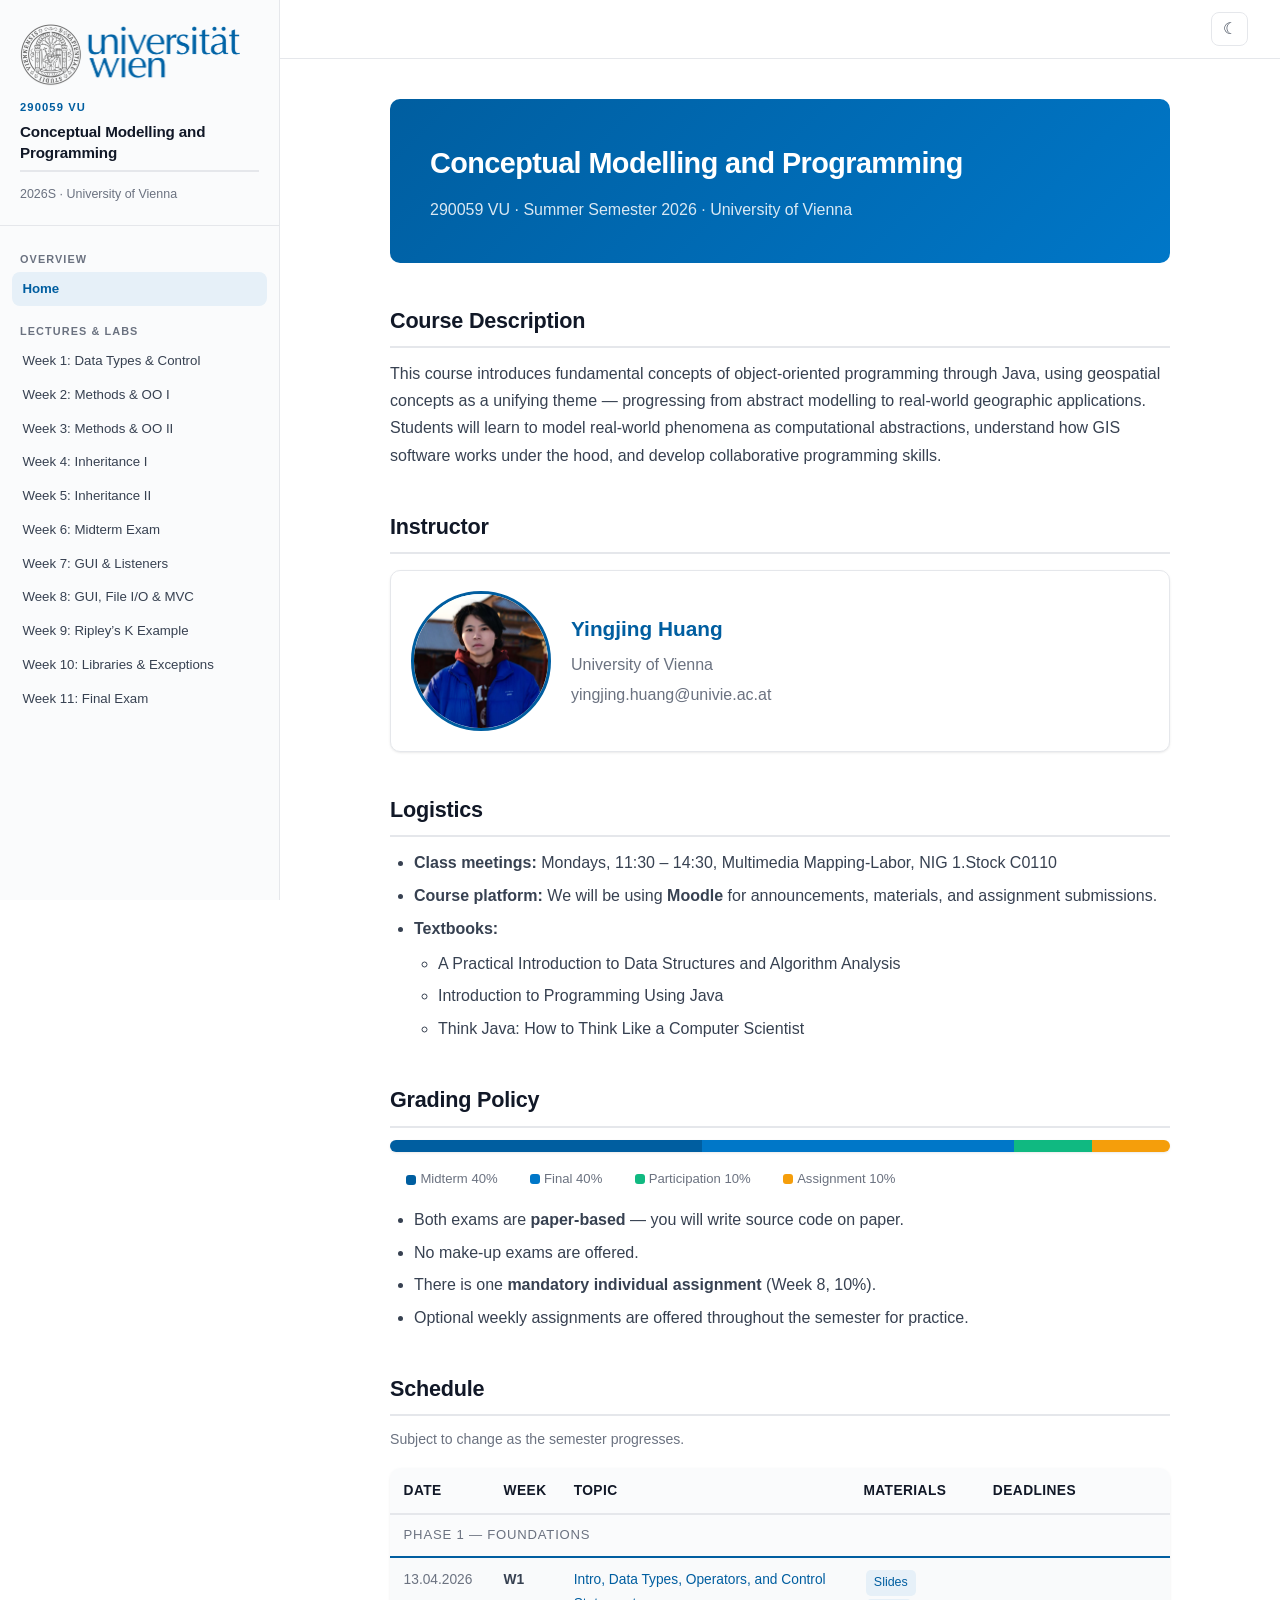
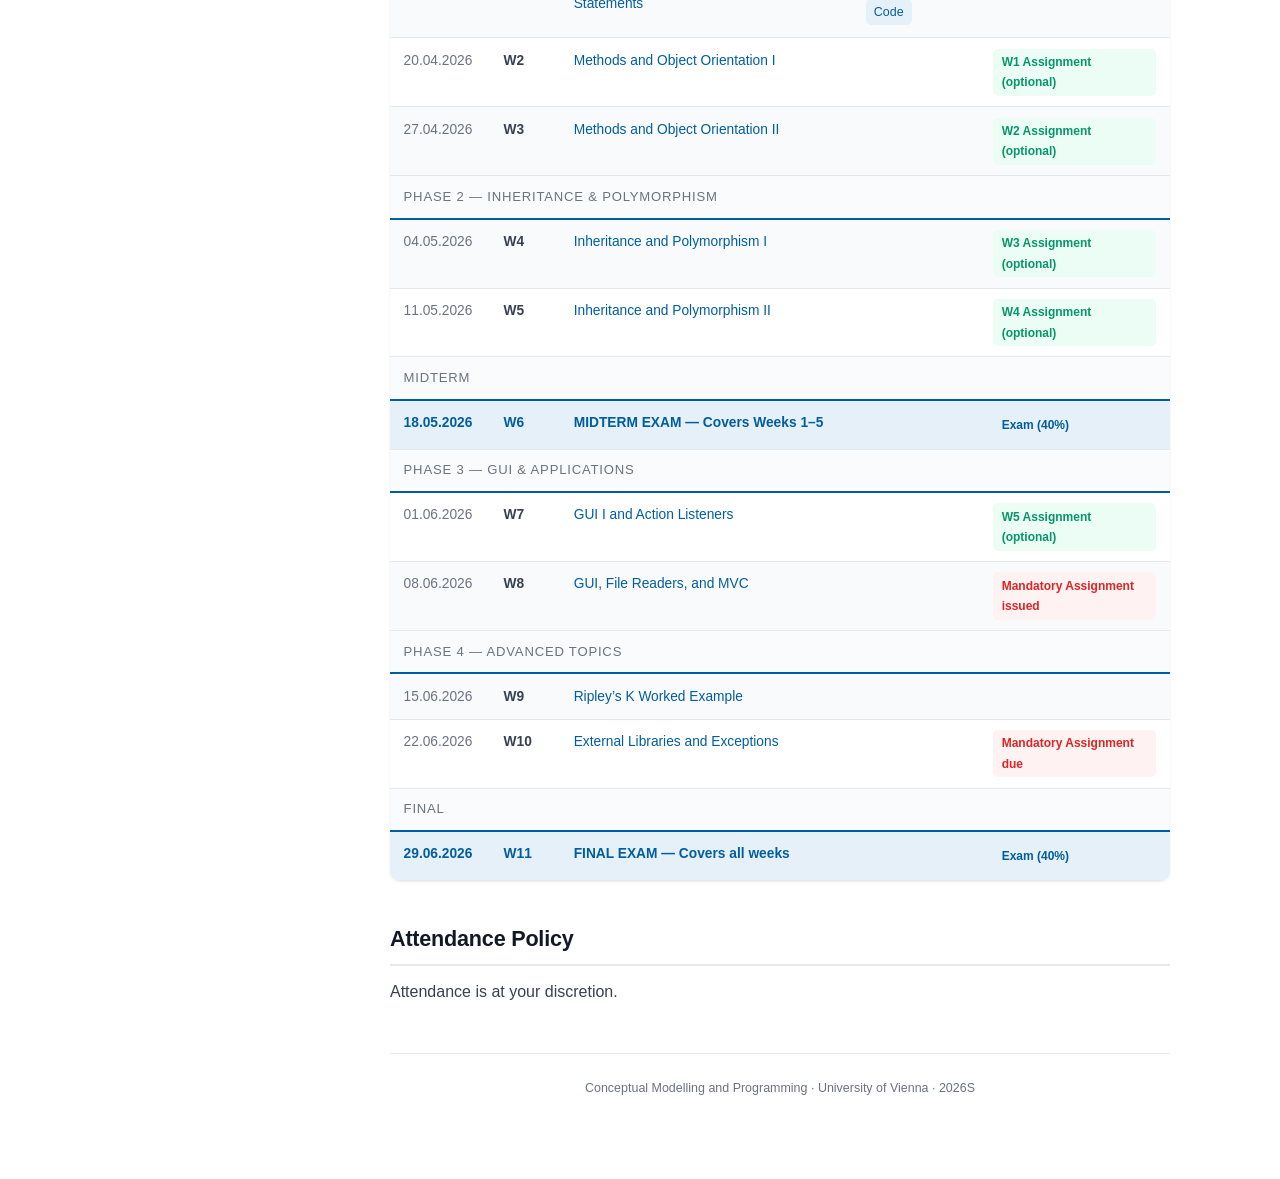
==== index.html @ d138a3dc "Initial commit: course website" ====
<!DOCTYPE html>
<html lang="en">
<head>
  <meta charset="UTF-8">
  <meta name="viewport" content="width=device-width, initial-scale=1.0">
  <title>Conceptual Modelling and Programming (2026S)</title>
  <link rel="stylesheet" href="style.css">
  <style>
    .instructor-card {
      display: flex;
      align-items: center;
      gap: 1.25rem;
      padding: 1.25rem;
      border: 1px solid var(--border);
      border-radius: var(--radius);
      background: var(--bg);
      box-shadow: var(--card-shadow);
      margin: 1rem 0 1.5rem;
    }
    .instructor-card img {
      width: 140px;
      height: 140px;
      border-radius: 50%;
      object-fit: cover;
      border: 3px solid var(--accent);
    }
    .instructor-card .instructor-info h4 {
      font-size: 1.3rem;
      color: var(--heading);
      margin-bottom: 0.3rem;
    }
    .instructor-card .instructor-info p {
      font-size: 1rem;
      color: var(--text-muted);
      margin-bottom: 0.15rem;
    }
    .schedule-table th,
    .schedule-table td {
      vertical-align: top;
      font-size: 0.86rem;
    }
    .schedule-table td:first-child {
      white-space: nowrap;
      font-weight: 500;
      color: var(--text-muted);
      width: 100px;
    }
    .schedule-table td:nth-child(2) {
      white-space: nowrap;
      width: 50px;
      font-weight: 600;
    }
    .phase-header td {
      background: var(--bg-sidebar);
      font-weight: 700;
      font-size: 0.82rem;
      text-transform: uppercase;
      letter-spacing: 0.06em;
      color: var(--accent);
      padding: 0.6rem 0.85rem;
      border-bottom: 2px solid var(--accent);
    }
    .schedule-table .lecture-row td:nth-child(3) {
      color: var(--heading);
      font-weight: 500;
    }
    .schedule-table .exam-row td {
      background: var(--tag-bg);
      font-weight: 600;
      color: var(--accent);
    }
    .material-link {
      display: inline-block;
      font-size: 0.78rem;
      padding: 0.15rem 0.5rem;
      border-radius: 5px;
      background: var(--accent-light);
      color: var(--accent);
      font-weight: 500;
      margin: 0.1rem 0.15rem;
      transition: all 0.15s;
    }
    .material-link:hover {
      background: var(--accent);
      color: white;
      text-decoration: none;
    }
    .deadline-tag {
      display: inline-block;
      font-size: 0.75rem;
      padding: 0.2rem 0.55rem;
      border-radius: 5px;
      font-weight: 600;
    }
    .deadline-optional {
      background: #ecfdf5;
      color: #059669;
    }
    [data-theme="dark"] .deadline-optional {
      background: #022c22;
      color: #6ee7b7;
    }
    .deadline-mandatory {
      background: #fef2f2;
      color: #dc2626;
    }
    [data-theme="dark"] .deadline-mandatory {
      background: #450a0a;
      color: #fca5a5;
    }
    .deadline-exam {
      background: var(--tag-bg);
      color: var(--accent);
    }
  </style>
</head>
<body>

<!-- Sidebar -->
<aside class="sidebar" id="sidebar">
  <div class="sidebar-header">
    <img src="img/uni_logo.png" alt="University of Vienna" class="sidebar-logo">
    <div class="course-id">290059 VU</div>
    <h2>Conceptual Modelling and Programming</h2>
    <div class="semester">2026S &middot; University of Vienna</div>
  </div>
  <nav>
    <div class="nav-section">
      <div class="nav-section-title">Overview</div>
      <a href="index.html" class="active">Home</a>
    </div>
    <div class="nav-section">
      <div class="nav-section-title">Lectures &amp; Labs</div>
      <a href="week1.html">Week 1: Data Types &amp; Control</a>
      <a href="week2.html">Week 2: Methods &amp; OO I</a>
      <a href="week3.html">Week 3: Methods &amp; OO II</a>
      <a href="week4.html">Week 4: Inheritance I</a>
      <a href="week5.html">Week 5: Inheritance II</a>
      <a href="week6.html">Week 6: Midterm Exam</a>
      <a href="week7.html">Week 7: GUI &amp; Listeners</a>
      <a href="week8.html">Week 8: GUI, File I/O &amp; MVC</a>
      <a href="week9.html">Week 9: Ripley&rsquo;s K Example</a>
      <a href="week10.html">Week 10: Libraries &amp; Exceptions</a>
      <a href="week11.html">Week 11: Final Exam</a>
    </div>
  </nav>
</aside>

<!-- Backdrop for mobile -->
<div class="sidebar-backdrop" id="backdrop"></div>

<!-- Main -->
<div class="main">
  <div class="topbar">
    <button class="menu-toggle" id="menuToggle" aria-label="Toggle sidebar">&#9776;</button>
    <button class="theme-toggle" id="themeToggle" aria-label="Toggle dark mode">&#9790;</button>
  </div>

  <div class="content">

    <div class="hero">
      <h1>Conceptual Modelling and Programming</h1>
      <p class="subtitle">290059 VU &middot; Summer Semester 2026 &middot; University of Vienna</p>
    </div>

    <!-- Course Description -->
    <h2>Course Description</h2>
    <p>This course introduces fundamental concepts of object-oriented programming through Java, using geospatial concepts as a unifying theme &mdash; progressing from abstract modelling to real-world geographic applications. Students will learn to model real-world phenomena as computational abstractions, understand how GIS software works under the hood, and develop collaborative programming skills.</p>

    <!-- Instructor -->
    <h2>Instructor</h2>
    <div class="instructor-card">
      <img src="img/Yingjing.jpg" alt="Yingjing Huang">
      <div class="instructor-info">
        <h4><a href="https://yingjinghuang.github.io/" target="_blank">Yingjing Huang</a></h4>
        <p>University of Vienna</p>
        <p>yingjing.huang@univie.ac.at</p>
      </div>
    </div>

    <!-- Logistics -->
    <h2>Logistics</h2>
    <ul>
      <li><strong>Class meetings:</strong> Mondays, 11:30 &ndash; 14:30, Multimedia Mapping-Labor, NIG 1.Stock C0110</li>
      <li><strong>Course platform:</strong> We will be using <strong>Moodle</strong> for announcements, materials, and assignment submissions.</li>
      <li><strong>Textbooks:</strong>
        <ul>
          <li>A Practical Introduction to Data Structures and Algorithm Analysis</li>
          <li>Introduction to Programming Using Java</li>
          <li>Think Java: How to Think Like a Computer Scientist</li>
        </ul>
      </li>
    </ul>

    <!-- Grading Policy -->
    <h2>Grading Policy</h2>
    <div class="grading-bar">
      <div style="width:40%; background:#005ea0;"></div>
      <div style="width:40%; background:#0077c8;"></div>
      <div style="width:10%; background:#10b981;"></div>
      <div style="width:10%; background:#f59e0b;"></div>
    </div>
    <div class="grading-legend">
      <span><span style="background:#005ea0;display:inline-block;width:10px;height:10px;border-radius:3px;margin-right:4px;vertical-align:middle;"></span>Midterm 40%</span>
      <span><span style="background:#0077c8;display:inline-block;width:10px;height:10px;border-radius:3px;margin-right:4px;vertical-align:middle;"></span>Final 40%</span>
      <span><span style="background:#10b981;display:inline-block;width:10px;height:10px;border-radius:3px;margin-right:4px;vertical-align:middle;"></span>Participation 10%</span>
      <span><span style="background:#f59e0b;display:inline-block;width:10px;height:10px;border-radius:3px;margin-right:4px;vertical-align:middle;"></span>Assignment 10%</span>
    </div>
    <ul style="margin-top:1rem;">
      <li>Both exams are <strong>paper-based</strong> &mdash; you will write source code on paper.</li>
      <li>No make-up exams are offered.</li>
      <li>There is one <strong>mandatory individual assignment</strong> (Week 8, 10%).</li>
      <li>Optional weekly assignments are offered throughout the semester for practice.</li>
    </ul>

    <!-- Schedule -->
    <h2>Schedule</h2>
    <p style="font-size:0.88rem; color:var(--text-muted);">Subject to change as the semester progresses.</p>

    <table class="schedule-table">
      <thead>
        <tr>
          <th>Date</th>
          <th>Week</th>
          <th>Topic</th>
          <th>Materials</th>
          <th>Deadlines</th>
        </tr>
      </thead>
      <tbody>
        <tr class="phase-header">
          <td colspan="5">Phase 1 &mdash; Foundations</td>
        </tr>
        <tr class="lecture-row">
          <td>13.04.2026</td>
          <td>W1</td>
          <td><a href="week1.html">Intro, Data Types, Operators, and Control Statements</a></td>
          <td>
            <a href="slides/Week1.pdf" class="material-link" target="_blank">Slides</a>
            <a href="code/week1/Week1.zip" class="material-link" target="_blank">Code</a>
          </td>
          <td></td>
        </tr>
        <tr class="lecture-row">
          <td>20.04.2026</td>
          <td>W2</td>
          <td><a href="week2.html">Methods and Object Orientation I</a></td>
          <td></td>
          <td><span class="deadline-tag deadline-optional">W1 Assignment (optional)</span></td>
        </tr>
        <tr class="lecture-row">
          <td>27.04.2026</td>
          <td>W3</td>
          <td><a href="week3.html">Methods and Object Orientation II</a></td>
          <td></td>
          <td><span class="deadline-tag deadline-optional">W2 Assignment (optional)</span></td>
        </tr>

        <tr class="phase-header">
          <td colspan="5">Phase 2 &mdash; Inheritance &amp; Polymorphism</td>
        </tr>
        <tr class="lecture-row">
          <td>04.05.2026</td>
          <td>W4</td>
          <td><a href="week4.html">Inheritance and Polymorphism I</a></td>
          <td></td>
          <td><span class="deadline-tag deadline-optional">W3 Assignment (optional)</span></td>
        </tr>
        <tr class="lecture-row">
          <td>11.05.2026</td>
          <td>W5</td>
          <td><a href="week5.html">Inheritance and Polymorphism II</a></td>
          <td></td>
          <td><span class="deadline-tag deadline-optional">W4 Assignment (optional)</span></td>
        </tr>

        <tr class="phase-header">
          <td colspan="5">Midterm</td>
        </tr>
        <tr class="exam-row">
          <td>18.05.2026</td>
          <td>W6</td>
          <td><a href="week6.html"><strong>MIDTERM EXAM</strong></a> &mdash; Covers Weeks 1&ndash;5</td>
          <td></td>
          <td><span class="deadline-tag deadline-exam">Exam (40%)</span></td>
        </tr>

        <tr class="phase-header">
          <td colspan="5">Phase 3 &mdash; GUI &amp; Applications</td>
        </tr>
        <tr class="lecture-row">
          <td>01.06.2026</td>
          <td>W7</td>
          <td><a href="week7.html">GUI I and Action Listeners</a></td>
          <td></td>
          <td><span class="deadline-tag deadline-optional">W5 Assignment (optional)</span></td>
        </tr>
        <tr class="lecture-row">
          <td>08.06.2026</td>
          <td>W8</td>
          <td><a href="week8.html">GUI, File Readers, and MVC</a></td>
          <td></td>
          <td><span class="deadline-tag deadline-mandatory">Mandatory Assignment issued</span></td>
        </tr>

        <tr class="phase-header">
          <td colspan="5">Phase 4 &mdash; Advanced Topics</td>
        </tr>
        <tr class="lecture-row">
          <td>15.06.2026</td>
          <td>W9</td>
          <td><a href="week9.html">Ripley&rsquo;s K Worked Example</a></td>
          <td></td>
          <td></td>
        </tr>
        <tr class="lecture-row">
          <td>22.06.2026</td>
          <td>W10</td>
          <td><a href="week10.html">External Libraries and Exceptions</a></td>
          <td></td>
          <td><span class="deadline-tag deadline-mandatory">Mandatory Assignment due</span></td>
        </tr>

        <tr class="phase-header">
          <td colspan="5">Final</td>
        </tr>
        <tr class="exam-row">
          <td>29.06.2026</td>
          <td>W11</td>
          <td><a href="week11.html"><strong>FINAL EXAM</strong></a> &mdash; Covers all weeks</td>
          <td></td>
          <td><span class="deadline-tag deadline-exam">Exam (40%)</span></td>
        </tr>
      </tbody>
    </table>

    <!-- Attendance -->
    <h2>Attendance Policy</h2>
    <p>Attendance is at your discretion.</p>

    <div class="footer">
      <p>Conceptual Modelling and Programming &middot; University of Vienna &middot; 2026S</p>
    </div>
  </div>
</div>

<script src="script.js"></script>
</body>
</html>
---- style.css ----
/* ===== Reset & Base ===== */
*, *::before, *::after { box-sizing: border-box; margin: 0; padding: 0; }

@import url('https://fonts.googleapis.com/css2?family=Inter:wght@400;500;600;700&family=JetBrains+Mono:wght@400;500&display=swap');

:root {
  --bg: #ffffff;
  --bg-sidebar: #fafbfc;
  --bg-code: #f6f8fa;
  --text: #374151;
  --text-muted: #6b7280;
  --accent: #005ea0;
  --accent-hover: #004a7f;
  --accent-light: #e6f0f8;
  --border: #e5e7eb;
  --heading: #111827;
  --sidebar-width: 280px;
  --table-stripe: #f9fafb;
  --card-shadow: 0 1px 3px rgba(0,0,0,0.06), 0 1px 2px rgba(0,0,0,0.04);
  --card-shadow-hover: 0 10px 25px rgba(0,0,0,0.08), 0 4px 10px rgba(0,0,0,0.04);
  --tag-bg: #e6f0f8;
  --tag-text: #005ea0;
  --gradient: linear-gradient(135deg, #005ea0 0%, #0077c8 100%);
  --radius: 10px;
  --info-bg: #e6f0f8;
  --info-border: #005ea0;
  --success: #10b981;
  --warning: #f59e0b;
}

[data-theme="dark"] {
  --bg: #0f172a;
  --bg-sidebar: #0c1222;
  --bg-code: #1e293b;
  --text: #cbd5e1;
  --text-muted: #64748b;
  --accent: #5ba8d8;
  --accent-hover: #7dc0ea;
  --accent-light: #0d2a42;
  --border: #1e293b;
  --heading: #f1f5f9;
  --table-stripe: #131c31;
  --card-shadow: 0 1px 3px rgba(0,0,0,0.3), 0 1px 2px rgba(0,0,0,0.2);
  --card-shadow-hover: 0 10px 25px rgba(0,0,0,0.4);
  --tag-bg: #0d2a42;
  --tag-text: #5ba8d8;
  --gradient: linear-gradient(135deg, #005ea0 0%, #0077c8 100%);
  --info-bg: #0d2a42;
  --info-border: #5ba8d8;
}

html { scroll-behavior: smooth; }
body {
  font-family: 'Inter', -apple-system, BlinkMacSystemFont, 'Segoe UI', Roboto, sans-serif;
  line-height: 1.7;
  color: var(--text);
  background: var(--bg);
  display: flex;
  min-height: 100vh;
}

a { color: var(--accent); text-decoration: none; transition: color 0.2s; }
a:hover { color: var(--accent-hover); }

/* ===== Sidebar ===== */
.sidebar {
  width: var(--sidebar-width);
  min-width: var(--sidebar-width);
  background: var(--bg-sidebar);
  border-right: 1px solid var(--border);
  padding: 1.5rem 0;
  position: fixed;
  top: 0; left: 0; bottom: 0;
  overflow-y: auto;
  z-index: 100;
  transition: transform 0.3s cubic-bezier(0.4, 0, 0.2, 1);
}

.sidebar-logo {
  display: block;
  max-width: 220px;
  margin-bottom: 0.75rem;
}

.sidebar-header {
  padding: 0 1.25rem 1.25rem;
  border-bottom: 1px solid var(--border);
  margin-bottom: 1rem;
}

.sidebar-header .course-id {
  font-size: 0.7rem;
  color: var(--accent);
  text-transform: uppercase;
  letter-spacing: 0.1em;
  font-weight: 600;
}

.sidebar-header h2 {
  font-size: 0.95rem;
  color: var(--heading);
  line-height: 1.4;
  margin-top: 0.25rem;
  font-weight: 700;
}

.sidebar-header .semester {
  font-size: 0.78rem;
  color: var(--text-muted);
  margin-top: 0.15rem;
}

.sidebar nav { padding: 0 0.75rem; }

.sidebar .nav-section {
  margin-bottom: 0.5rem;
}

.sidebar .nav-section-title {
  font-size: 0.68rem;
  text-transform: uppercase;
  letter-spacing: 0.1em;
  color: var(--text-muted);
  padding: 0.5rem 0.5rem 0.25rem;
  font-weight: 600;
}

.sidebar .nav-section a {
  display: block;
  padding: 0.35rem 0.65rem;
  border-radius: 8px;
  font-size: 0.83rem;
  color: var(--text);
  transition: all 0.15s ease;
}

.sidebar .nav-section a:hover {
  background: var(--border);
  text-decoration: none;
  transform: translateX(2px);
}

.sidebar .nav-section a.active {
  background: var(--accent-light);
  color: var(--accent);
  font-weight: 600;
}

/* ===== Main Content ===== */
.main {
  margin-left: var(--sidebar-width);
  flex: 1;
  min-width: 0;
}

.topbar {
  display: flex;
  align-items: center;
  justify-content: flex-end;
  padding: 0.75rem 2rem;
  border-bottom: 1px solid var(--border);
  position: sticky;
  top: 0;
  background: var(--bg);
  z-index: 50;
  gap: 0.75rem;
  backdrop-filter: blur(8px);
  background: color-mix(in srgb, var(--bg) 85%, transparent);
}

.theme-toggle, .menu-toggle {
  background: none;
  border: 1px solid var(--border);
  border-radius: 8px;
  padding: 0.4rem 0.65rem;
  cursor: pointer;
  font-size: 1rem;
  color: var(--text);
  transition: all 0.2s ease;
}

.theme-toggle:hover, .menu-toggle:hover {
  background: var(--accent-light);
  border-color: var(--accent);
  color: var(--accent);
}

.menu-toggle {
  display: none;
}

.content {
  max-width: 860px;
  margin: 0 auto;
  padding: 2.5rem 2.5rem 4rem;
}

/* ===== Hero Section ===== */
.hero {
  background: var(--gradient);
  border-radius: var(--radius);
  padding: 2.5rem;
  margin-bottom: 2rem;
  color: white;
}

.hero h1 {
  font-size: 1.8rem;
  color: white;
  margin-bottom: 0.5rem;
  font-weight: 700;
}

.hero .subtitle {
  color: rgba(255,255,255,0.85);
  margin-bottom: 0;
  font-size: 1rem;
}

/* ===== Typography ===== */
h1 {
  font-size: 2rem;
  color: var(--heading);
  margin-bottom: 0.5rem;
  font-weight: 700;
  letter-spacing: -0.02em;
}

h2 {
  font-size: 1.35rem;
  color: var(--heading);
  margin: 2.5rem 0 0.75rem;
  padding-bottom: 0.4rem;
  border-bottom: 2px solid var(--border);
  font-weight: 700;
  letter-spacing: -0.01em;
}

h3 {
  font-size: 1.1rem;
  color: var(--heading);
  margin: 1.5rem 0 0.5rem;
  font-weight: 600;
}

p { margin-bottom: 1rem; }
ul, ol { margin: 0.5rem 0 1rem 1.5rem; }
li { margin-bottom: 0.35rem; }

.subtitle {
  font-size: 1.05rem;
  color: var(--text-muted);
  margin-bottom: 1.5rem;
}

/* ===== Tables ===== */
table {
  width: 100%;
  border-collapse: collapse;
  margin: 1rem 0 1.5rem;
  font-size: 0.88rem;
  border-radius: var(--radius);
  overflow: hidden;
  box-shadow: var(--card-shadow);
}

th, td {
  padding: 0.65rem 0.85rem;
  text-align: left;
}

th {
  background: var(--bg-sidebar);
  font-weight: 600;
  color: var(--heading);
  border-bottom: 2px solid var(--border);
  font-size: 0.82rem;
  text-transform: uppercase;
  letter-spacing: 0.03em;
}

td {
  border-bottom: 1px solid var(--border);
}

tr:nth-child(even) { background: var(--table-stripe); }
tr:hover { background: var(--accent-light); }
tr.exam-row { background: var(--tag-bg); }
tr.exam-row td { font-weight: 600; color: var(--accent); }

/* ===== Code ===== */
code {
  background: var(--bg-code);
  padding: 0.15rem 0.45rem;
  border-radius: 5px;
  font-size: 0.84em;
  font-family: 'JetBrains Mono', 'Fira Code', 'Consolas', monospace;
  color: var(--accent);
}

pre {
  background: var(--bg-code);
  padding: 1.25rem 1.5rem;
  border-radius: var(--radius);
  overflow-x: auto;
  margin: 1rem 0 1.5rem;
  border: 1px solid var(--border);
  position: relative;
}

pre code {
  background: none;
  padding: 0;
  font-size: 0.84rem;
  line-height: 1.65;
  color: var(--text);
}

/* ===== Cards ===== */
.card-grid {
  display: grid;
  grid-template-columns: repeat(auto-fill, minmax(240px, 1fr));
  gap: 1rem;
  margin: 1rem 0 1.5rem;
}

.card {
  border: 1px solid var(--border);
  border-radius: var(--radius);
  padding: 1.25rem;
  background: var(--bg);
  box-shadow: var(--card-shadow);
  transition: all 0.25s cubic-bezier(0.4, 0, 0.2, 1);
}

.card:hover {
  box-shadow: var(--card-shadow-hover);
  transform: translateY(-3px);
  border-color: var(--accent);
}

.card h4 {
  font-size: 0.93rem;
  color: var(--heading);
  margin-bottom: 0.4rem;
  font-weight: 600;
}

.card p {
  font-size: 0.84rem;
  color: var(--text-muted);
  margin-bottom: 0.5rem;
}

.tag {
  display: inline-block;
  font-size: 0.68rem;
  padding: 0.2rem 0.55rem;
  border-radius: 99px;
  background: var(--tag-bg);
  color: var(--tag-text);
  font-weight: 600;
  margin-right: 0.3rem;
  margin-bottom: 0.3rem;
  letter-spacing: 0.02em;
}

/* ===== Info Box ===== */
.info-box {
  border-left: 4px solid var(--info-border);
  background: var(--info-bg);
  padding: 1rem 1.25rem;
  border-radius: 0 var(--radius) var(--radius) 0;
  margin: 1rem 0 1.5rem;
}

.info-box p:last-child { margin-bottom: 0; }

/* ===== Badge ===== */
.badge {
  display: inline-flex;
  align-items: center;
  gap: 0.35rem;
  font-size: 0.75rem;
  padding: 0.25rem 0.7rem;
  border-radius: 99px;
  font-weight: 600;
  letter-spacing: 0.02em;
}

.badge-exam {
  background: #fef2f2;
  color: #dc2626;
}

[data-theme="dark"] .badge-exam {
  background: #450a0a;
  color: #fca5a5;
}

.badge-new {
  background: #ecfdf5;
  color: #059669;
}

[data-theme="dark"] .badge-new {
  background: #022c22;
  color: #6ee7b7;
}

/* ===== Section Header with Icon ===== */
.section-icon {
  display: inline-flex;
  align-items: center;
  justify-content: center;
  width: 2rem;
  height: 2rem;
  border-radius: 8px;
  background: var(--accent-light);
  color: var(--accent);
  font-size: 1rem;
  margin-right: 0.5rem;
  vertical-align: middle;
}

/* ===== Topic List ===== */
.topic-list {
  list-style: none;
  margin-left: 0;
  padding: 0;
}

.topic-list li {
  padding: 0.6rem 0.75rem;
  border-bottom: 1px solid var(--border);
  border-radius: 6px;
  transition: background 0.15s;
}

.topic-list li:hover {
  background: var(--accent-light);
}

.topic-list li:last-child { border-bottom: none; }

/* ===== Grading Bar ===== */
.grading-bar {
  display: flex;
  height: 12px;
  border-radius: 99px;
  overflow: hidden;
  margin: 0.75rem 0 1rem;
  box-shadow: var(--card-shadow);
}

.grading-bar > div {
  transition: width 0.5s ease;
}

.grading-legend {
  display: flex;
  flex-wrap: wrap;
  gap: 1rem;
  font-size: 0.82rem;
  color: var(--text-muted);
}

.grading-legend span::before {
  content: '';
  display: inline-block;
  width: 10px;
  height: 10px;
  border-radius: 3px;
  margin-right: 0.4rem;
  vertical-align: middle;
}

/* ===== Assignment Box ===== */
.assignment-box {
  border: 2px solid var(--accent);
  border-radius: var(--radius);
  padding: 1.5rem;
  margin: 1rem 0 1.5rem;
  background: var(--accent-light);
}

.assignment-box h3 {
  margin-top: 0;
  color: var(--accent);
}

/* ===== Footer ===== */
.footer {
  margin-top: 3rem;
  padding-top: 1.5rem;
  border-top: 1px solid var(--border);
  text-align: center;
  font-size: 0.78rem;
  color: var(--text-muted);
}

/* ===== Animations ===== */
@keyframes fadeInUp {
  from { opacity: 0; transform: translateY(12px); }
  to { opacity: 1; transform: translateY(0); }
}

.content > * {
  animation: fadeInUp 0.4s ease both;
}

.content > *:nth-child(2) { animation-delay: 0.05s; }
.content > *:nth-child(3) { animation-delay: 0.1s; }
.content > *:nth-child(4) { animation-delay: 0.15s; }
.content > *:nth-child(5) { animation-delay: 0.2s; }

/* ===== Responsive ===== */
@media (max-width: 768px) {
  .sidebar {
    transform: translateX(-100%);
  }
  .sidebar.open {
    transform: translateX(0);
  }
  .main {
    margin-left: 0;
  }
  .menu-toggle {
    display: block;
  }
  .content {
    padding: 1.5rem 1rem 3rem;
  }
  .card-grid {
    grid-template-columns: 1fr;
  }
  .hero {
    padding: 1.75rem;
  }
  .hero h1 {
    font-size: 1.4rem;
  }
}

/* ===== Backdrop for mobile sidebar ===== */
.sidebar-backdrop {
  display: none;
  position: fixed;
  inset: 0;
  background: rgba(0,0,0,0.5);
  z-index: 99;
  backdrop-filter: blur(2px);
}

.sidebar-backdrop.show {
  display: block;
}

/* ===== Scrollbar ===== */
::-webkit-scrollbar {
  width: 6px;
  height: 6px;
}

::-webkit-scrollbar-track {
  background: transparent;
}

::-webkit-scrollbar-thumb {
  background: var(--border);
  border-radius: 99px;
}

::-webkit-scrollbar-thumb:hover {
  background: var(--text-muted);
}
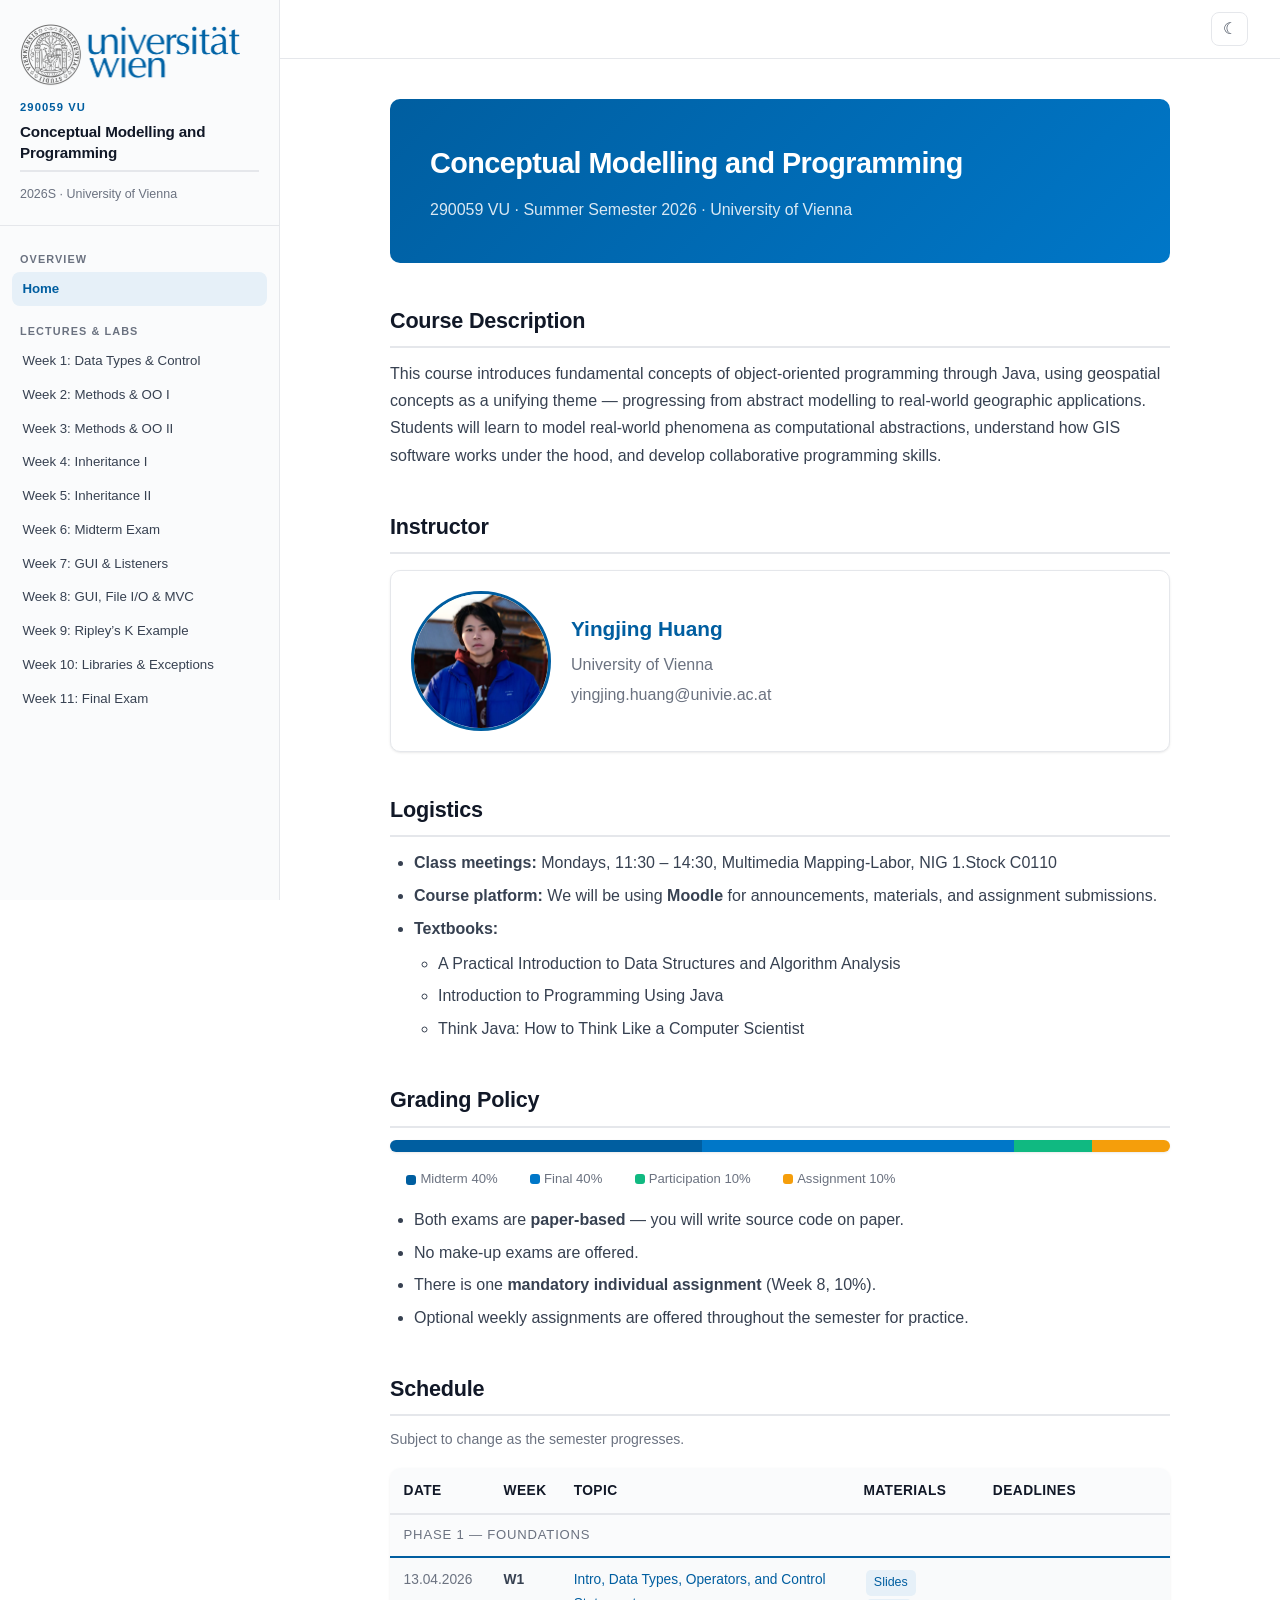
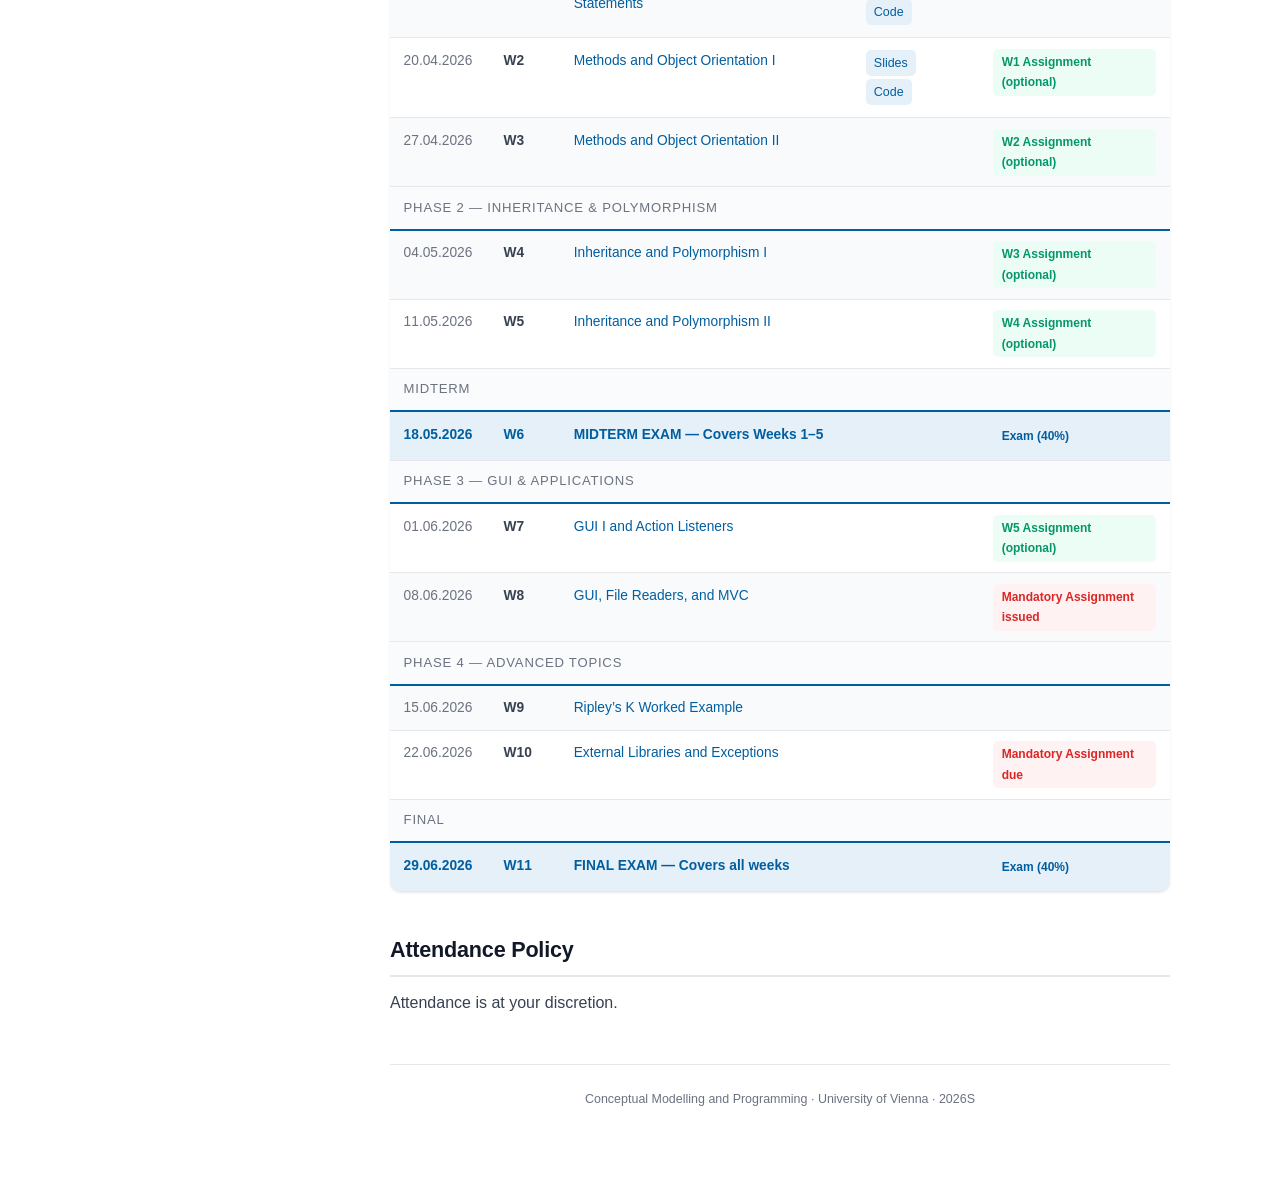
==== commit ee52b7e5: "update week2" ====
--- a/index.html
+++ b/index.html
@@ -245,7 +245,10 @@
           <td>20.04.2026</td>
           <td>W2</td>
           <td><a href="week2.html">Methods and Object Orientation I</a></td>
-          <td></td>
+          <td>
+            <a href="slides/Week2.pdf" class="material-link" target="_blank">Slides</a>
+            <a href="code/week2/Week2.zip" class="material-link" target="_blank">Code</a>
+          </td>
           <td><span class="deadline-tag deadline-optional">W1 Assignment (optional)</span></td>
         </tr>
         <tr class="lecture-row">
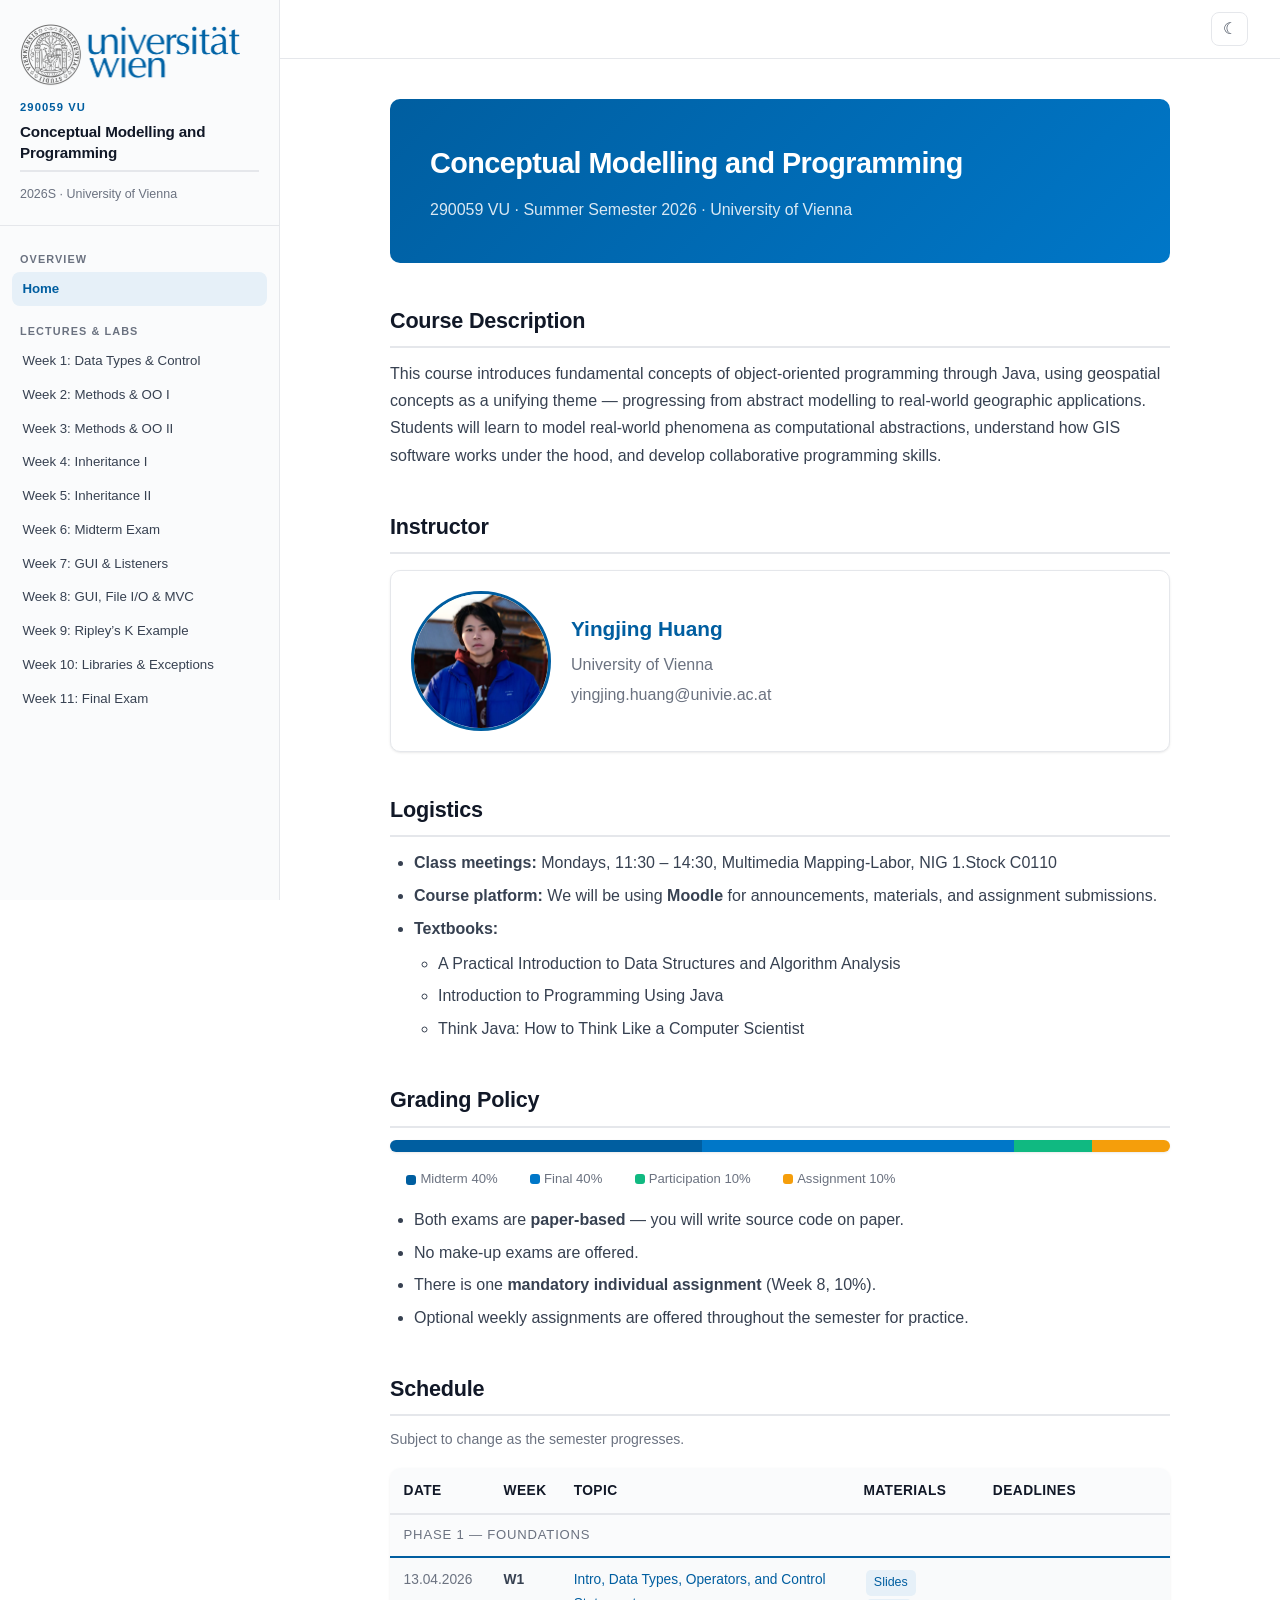
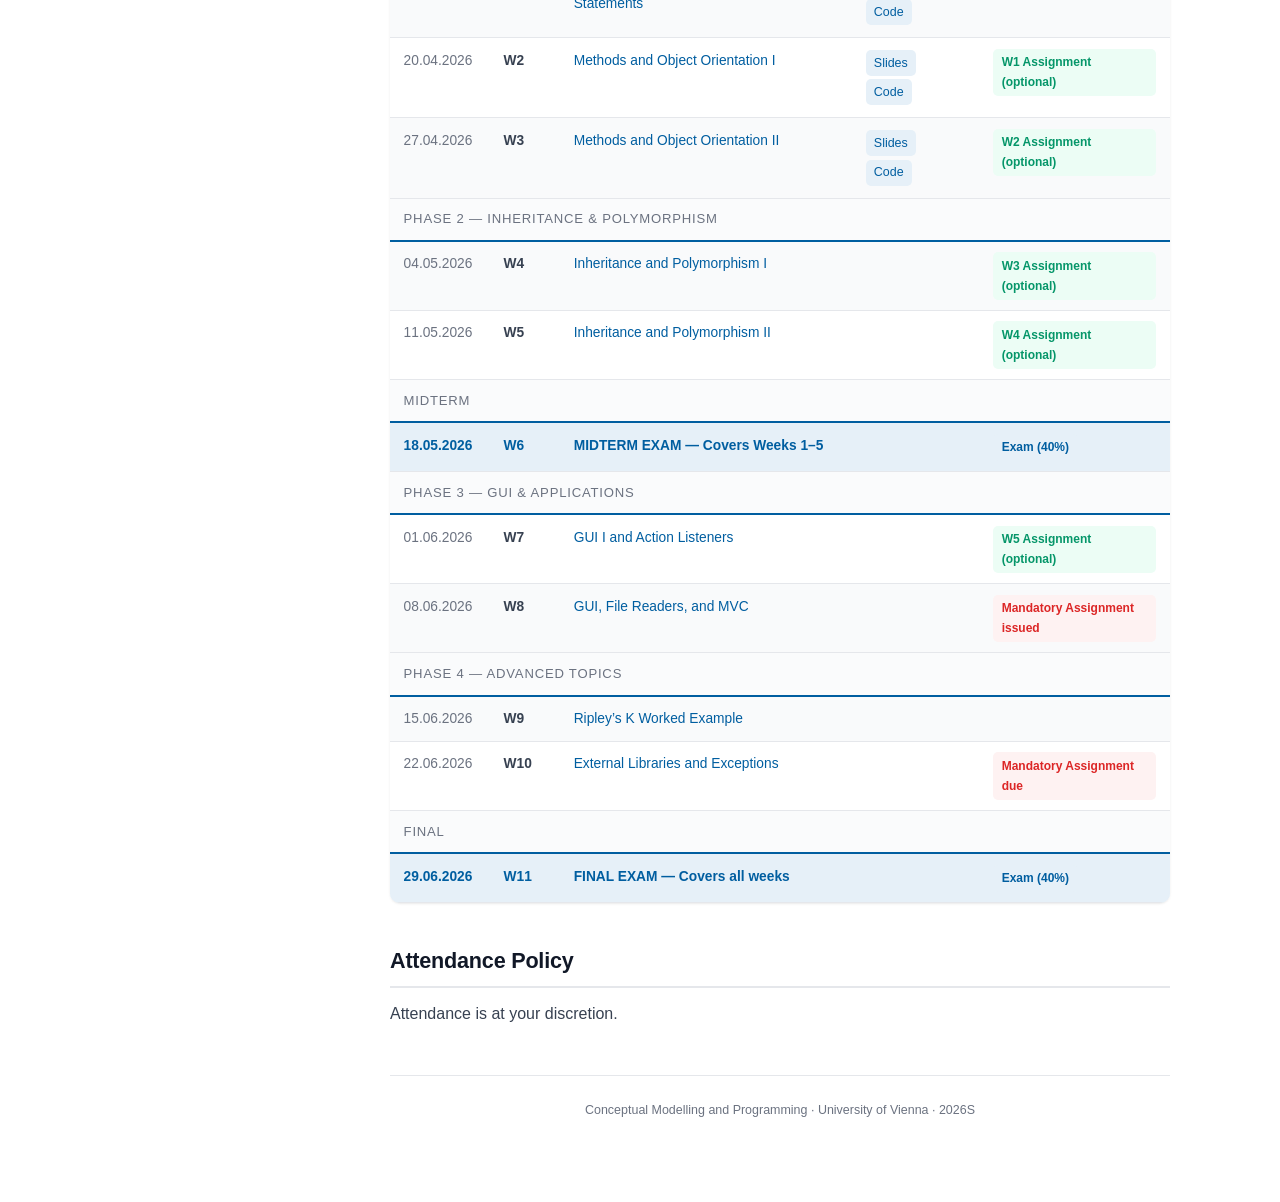
==== commit 4a9a4278: "update week3" ====
--- a/index.html
+++ b/index.html
@@ -255,7 +255,10 @@
           <td>27.04.2026</td>
           <td>W3</td>
           <td><a href="week3.html">Methods and Object Orientation II</a></td>
-          <td></td>
+          <td>
+            <a href="slides/Week3.pdf" class="material-link" target="_blank">Slides</a>
+            <a href="code/week3/Week3.zip" class="material-link" target="_blank">Code</a>
+          </td>
           <td><span class="deadline-tag deadline-optional">W2 Assignment (optional)</span></td>
         </tr>
 
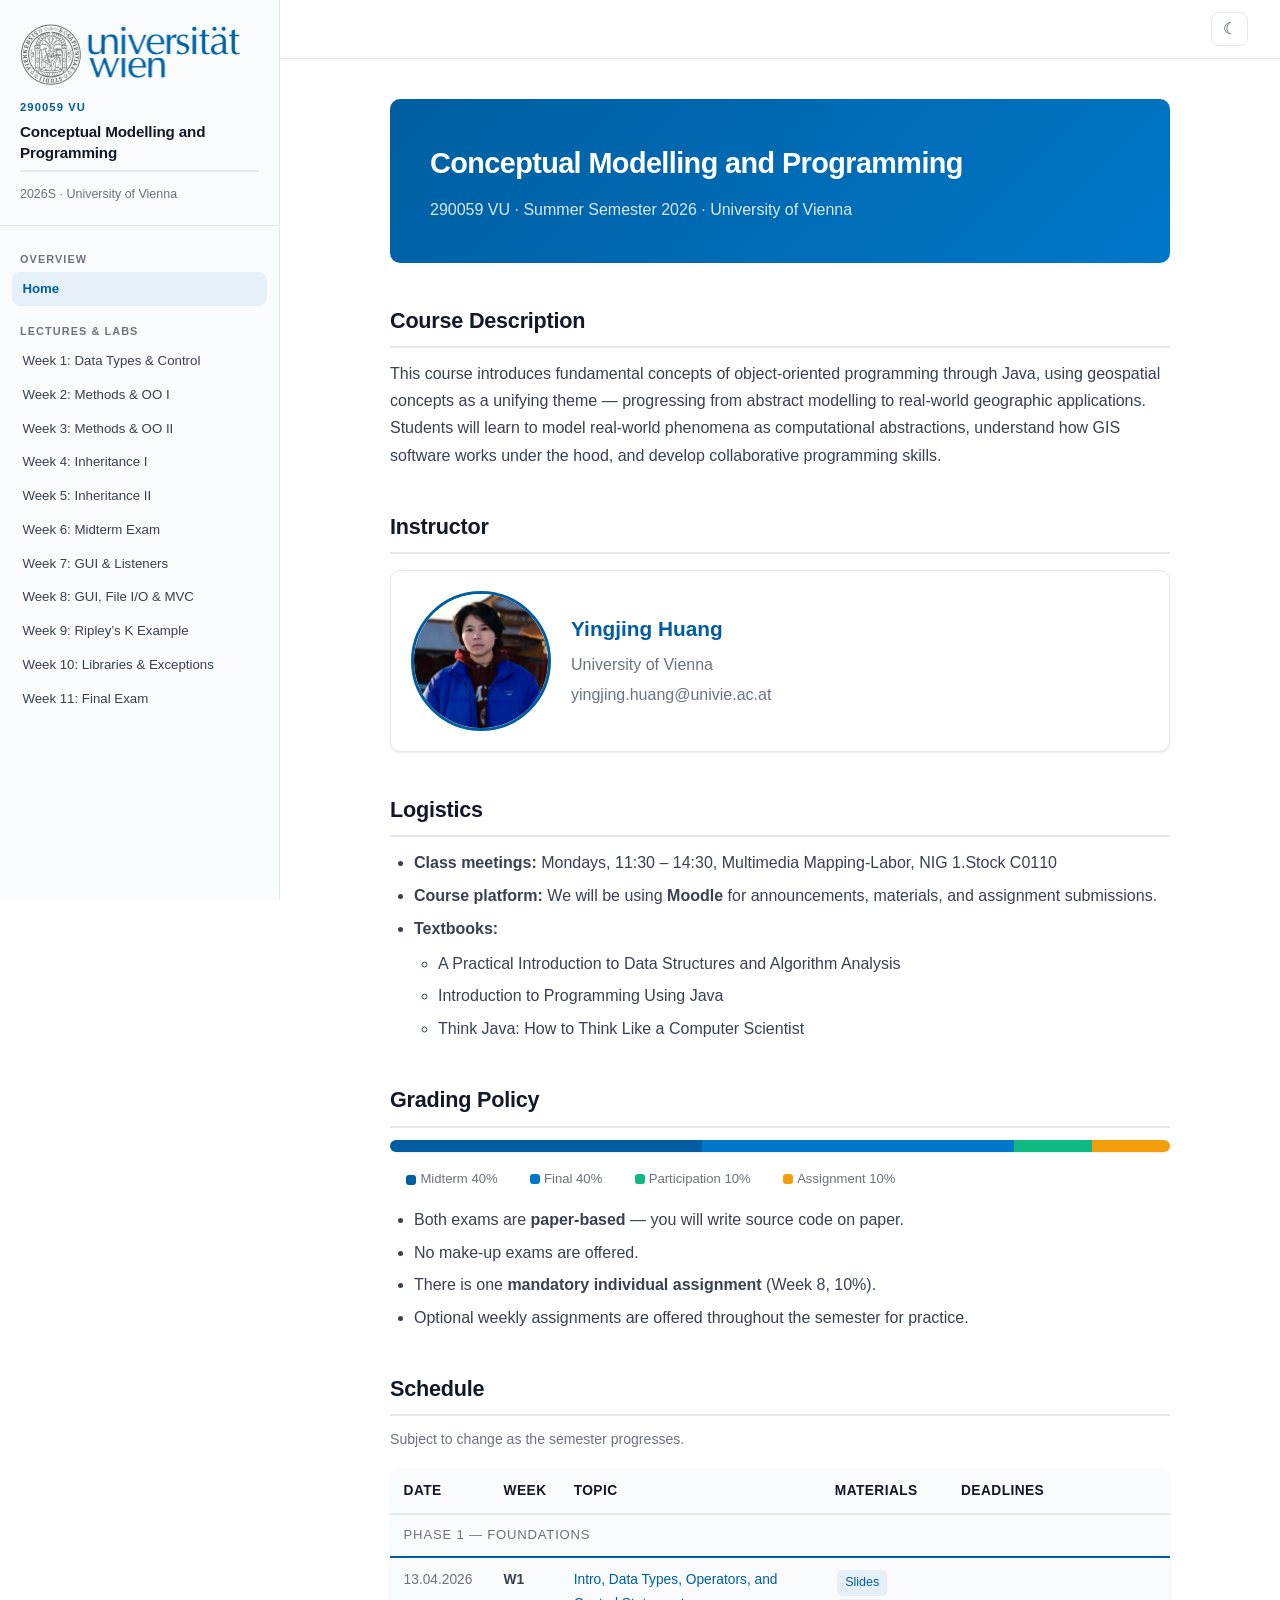
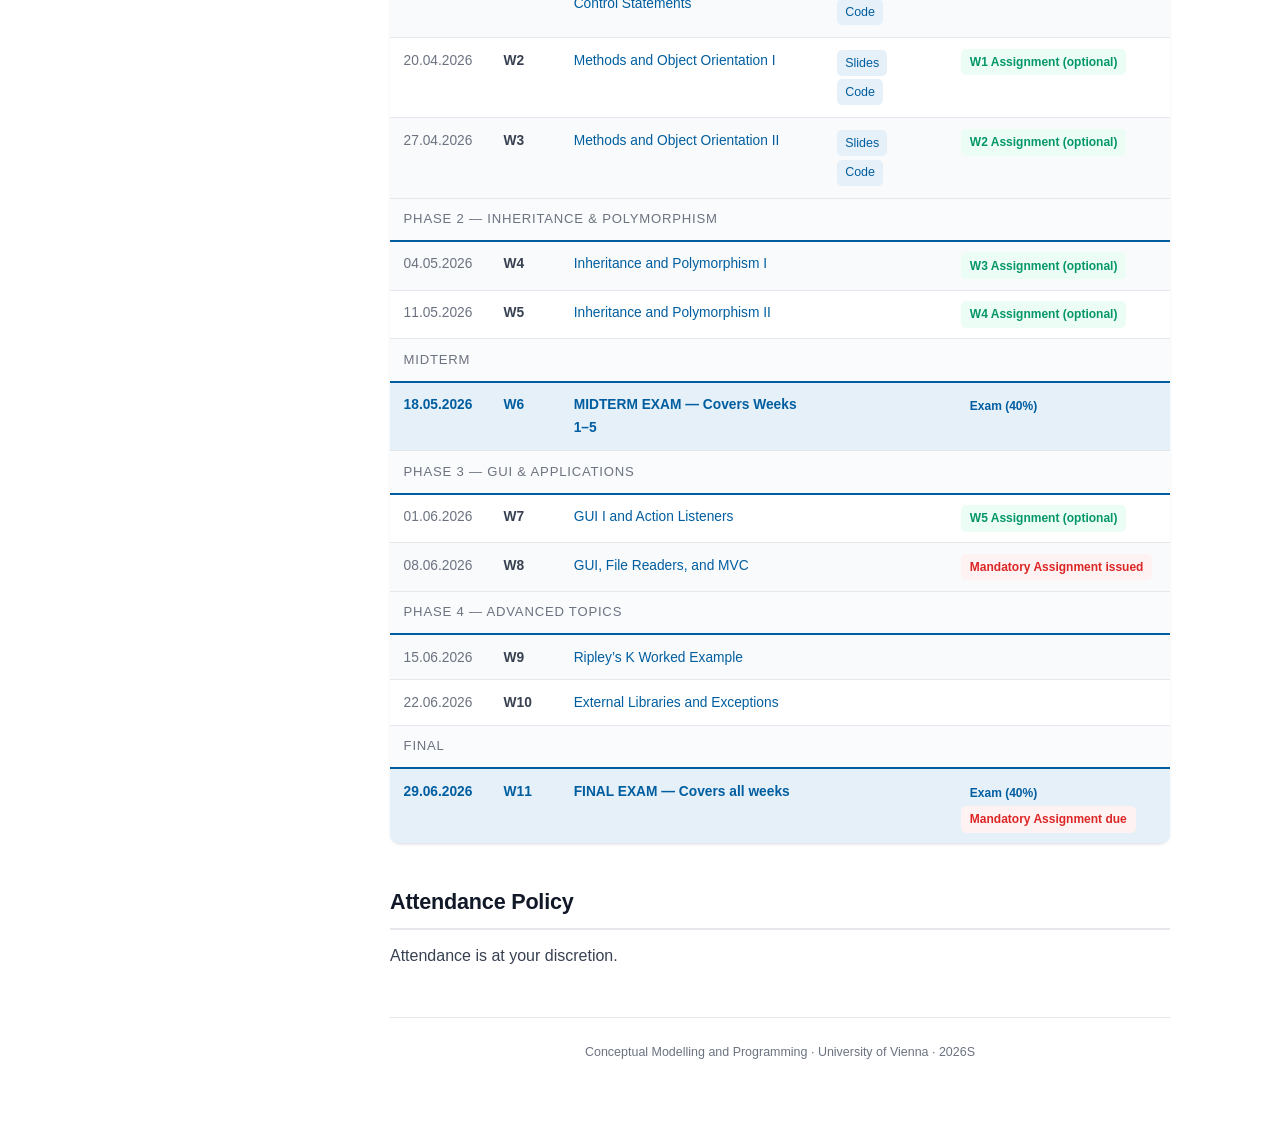
==== commit b3e76782: "update week 4" ====
--- a/index.html
+++ b/index.html
@@ -324,7 +324,7 @@
           <td>W10</td>
           <td><a href="week10.html">External Libraries and Exceptions</a></td>
           <td></td>
-          <td><span class="deadline-tag deadline-mandatory">Mandatory Assignment due</span></td>
+          <td></td>
         </tr>
 
         <tr class="phase-header">
@@ -335,7 +335,7 @@
           <td>W11</td>
           <td><a href="week11.html"><strong>FINAL EXAM</strong></a> &mdash; Covers all weeks</td>
           <td></td>
-          <td><span class="deadline-tag deadline-exam">Exam (40%)</span></td>
+          <td><span class="deadline-tag deadline-exam">Exam (40%)</span> <span class="deadline-tag deadline-mandatory">Mandatory Assignment due</span></td>
         </tr>
       </tbody>
     </table>
